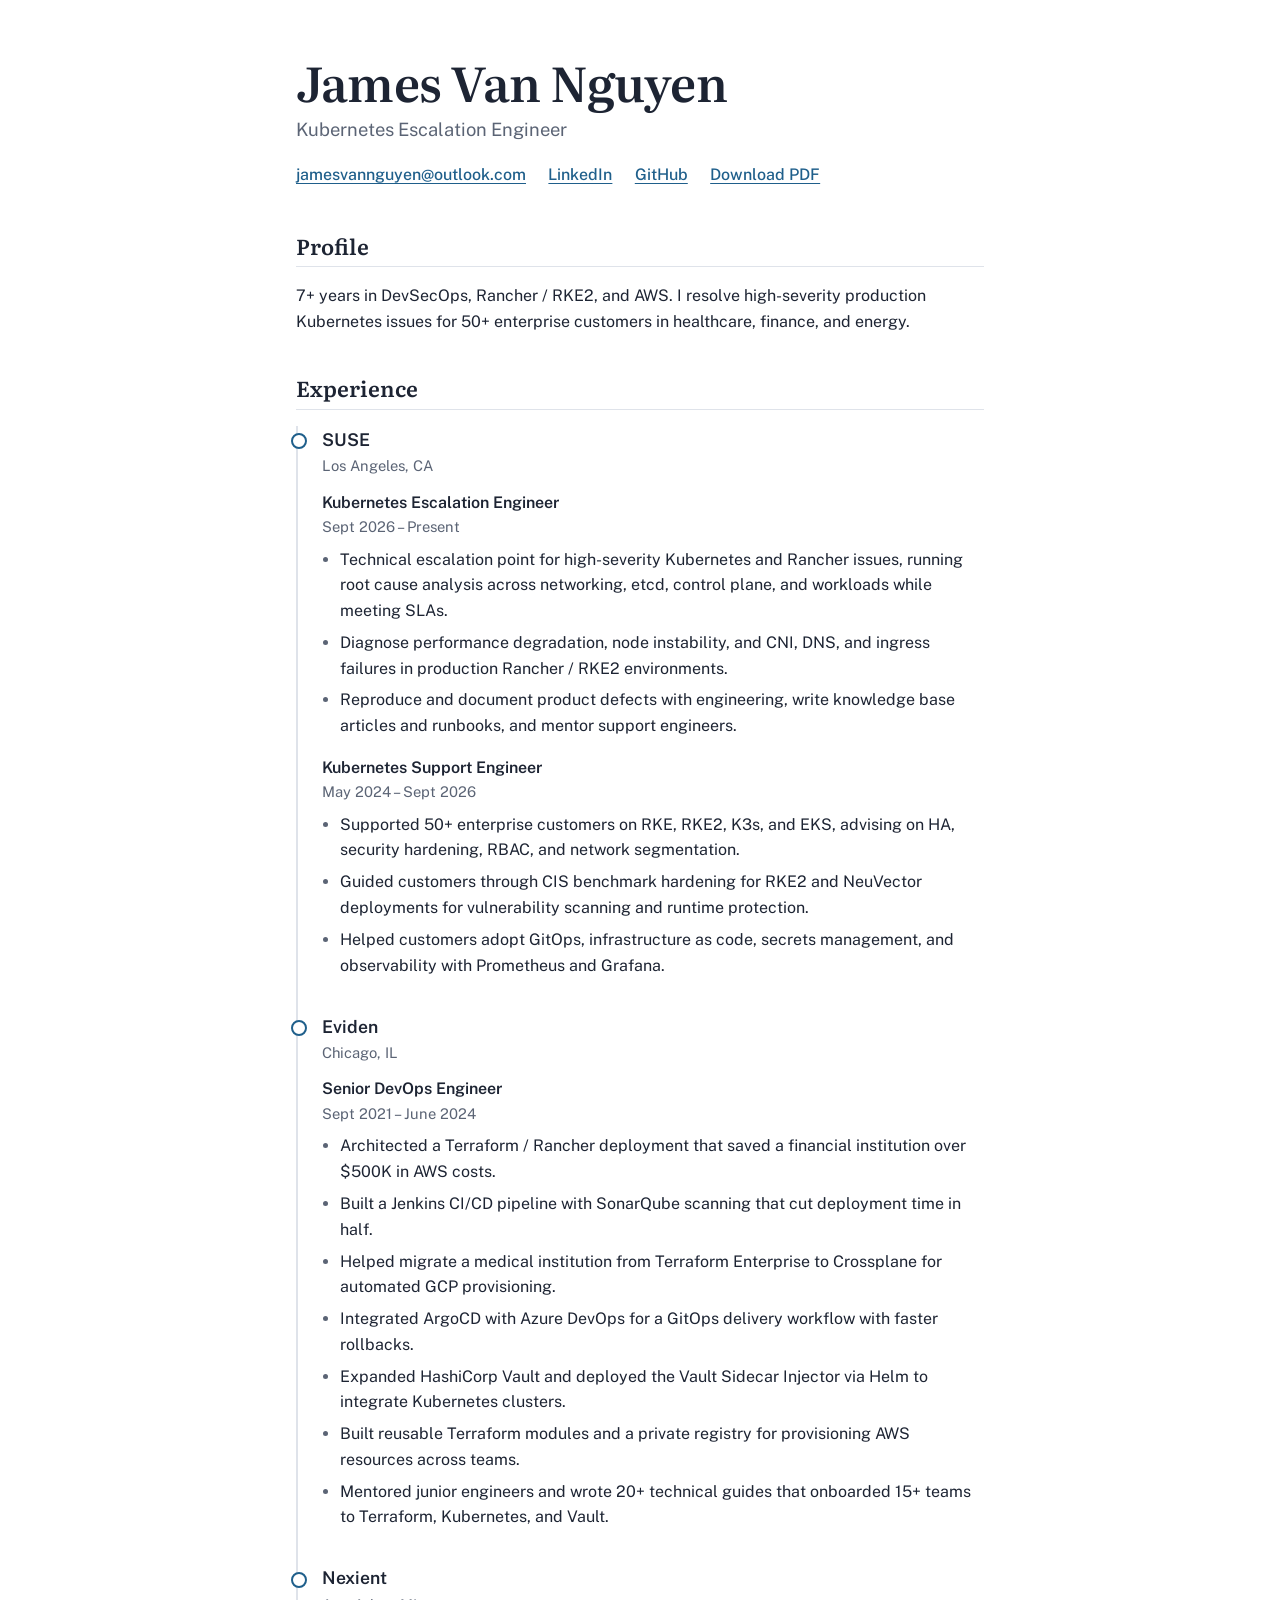
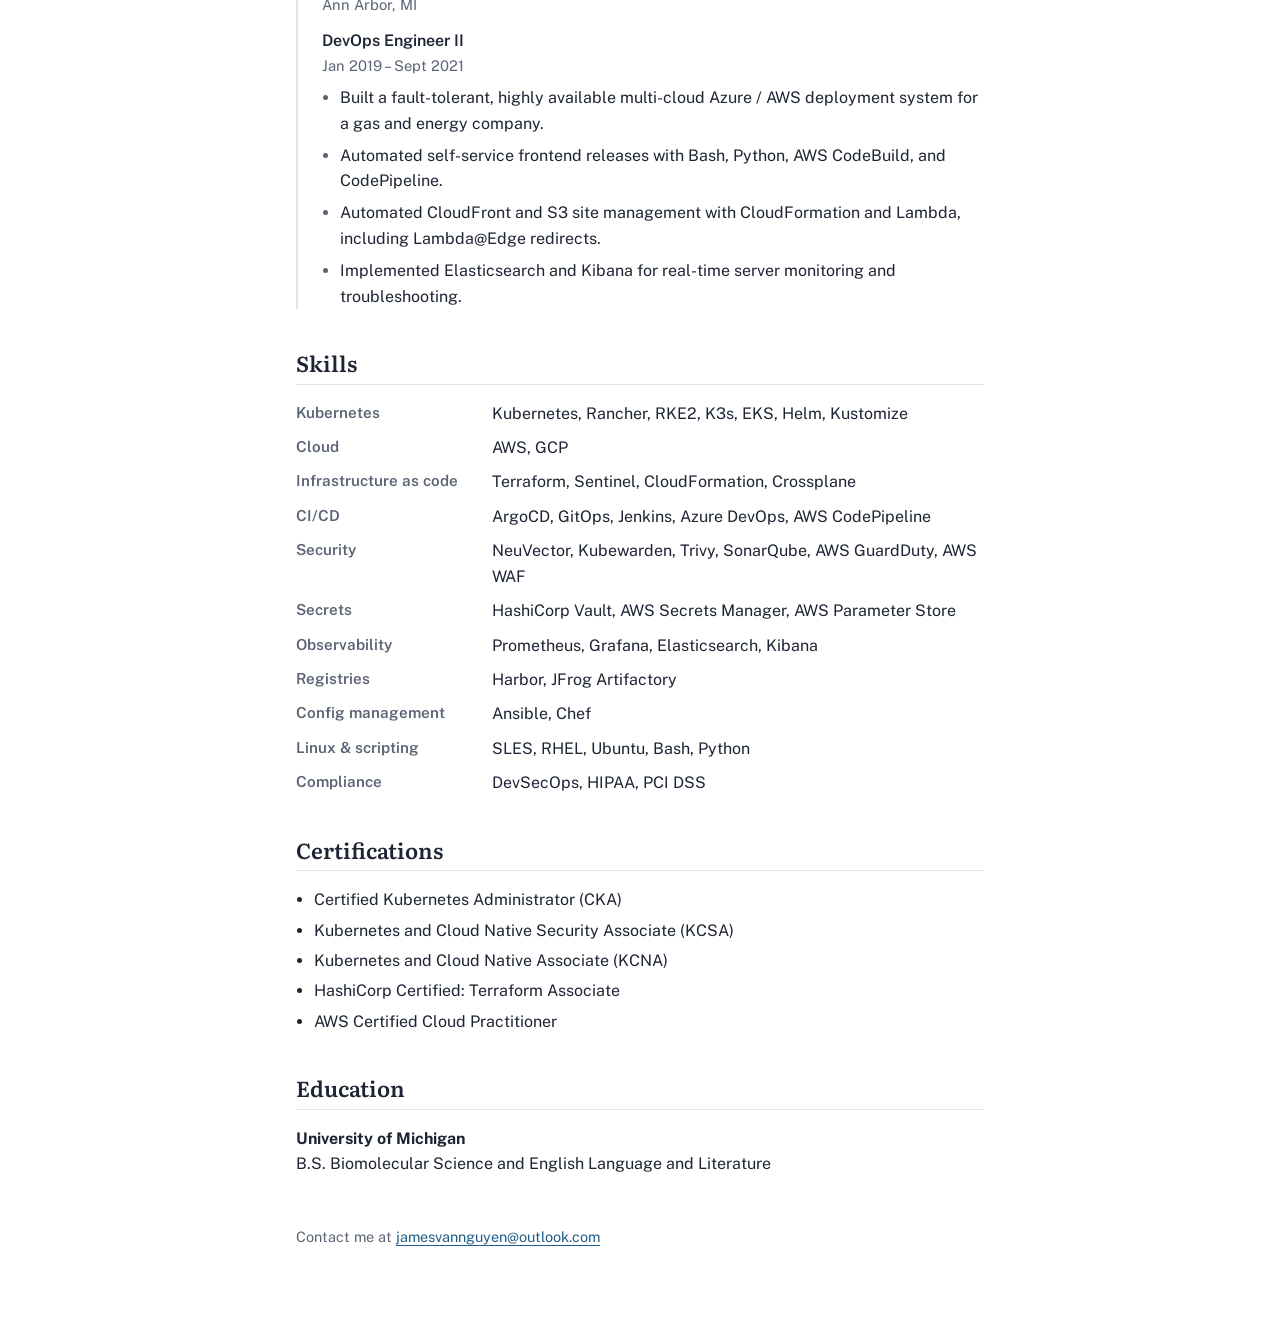
==== index.html @ fcc3864f "Rename index.html file" ====
<!DOCTYPE html>
<html lang="en">
<head>
<meta charset="UTF-8">
<meta name="viewport" content="width=device-width, initial-scale=1">
<title>James Van Nguyen – Kubernetes Escalation Engineer</title>
<meta name="description" content="Kubernetes Escalation Engineer with 7+ years in DevSecOps, Rancher / RKE2, and AWS.">
<link rel="preconnect" href="https://fonts.googleapis.com">
<link rel="preconnect" href="https://fonts.gstatic.com" crossorigin>
<link href="https://fonts.googleapis.com/css2?family=Literata:opsz,wght@7..72,500;7..72,600&family=Public+Sans:wght@400;500;600&display=swap" rel="stylesheet">
<style>
  :root {
    --bg: #ffffff;
    --ink: #1d2433;
    --muted: #5b6475;
    --accent: #1f5f8b;
    --rule: #dfe3ea;
    --soft: #f3f6f9;
    color-scheme: light;
  }
  @media (prefers-color-scheme: dark) {
    :root {
      --bg: #161c26;
      --ink: #e4e8ef;
      --muted: #9aa3b2;
      --accent: #7fb6dd;
      --rule: #2c3544;
      --soft: #1d2531;
      color-scheme: dark;
    }
  }
  * { box-sizing: border-box; }
  body {
    margin: 0;
    background: var(--bg);
    color: var(--ink);
    font: 400 1rem/1.6 "Public Sans", system-ui, -apple-system, "Segoe UI", sans-serif;
  }
  main { max-width: 46rem; margin: 0 auto; padding: 3.5rem 1.5rem 4rem; }
  a { color: var(--accent); text-underline-offset: 3px; }
  a:focus-visible { outline: 2px solid var(--accent); outline-offset: 3px; border-radius: 2px; }

  header { margin-bottom: 2.75rem; }
  h1 {
    font: 600 clamp(2.2rem, 6vw, 3rem)/1.1 "Literata", Georgia, serif;
    margin: 0 0 .4rem;
    letter-spacing: -.01em;
  }
  .title { font-size: 1.15rem; color: var(--muted); margin: 0 0 1.1rem; }
  .links { display: flex; flex-wrap: wrap; gap: .5rem 1.4rem; margin: 0; padding: 0; list-style: none; }
  .links a { font-weight: 500; }

  section { margin-top: 2.5rem; }
  h2 {
    font: 600 1.35rem/1.3 "Literata", Georgia, serif;
    margin: 0 0 1rem;
    padding-bottom: .4rem;
    border-bottom: 1px solid var(--rule);
  }
  p { margin: 0 0 1rem; }

  /* Experience timeline */
  .job { position: relative; padding-left: 1.5rem; padding-bottom: 1.75rem; border-left: 2px solid var(--rule); }
  .job:last-child { padding-bottom: 0; }
  .job::before {
    content: ""; position: absolute; left: -7px; top: .45rem;
    width: 12px; height: 12px; border-radius: 50%;
    background: var(--bg); border: 2px solid var(--accent);
  }
  .company { font-weight: 600; font-size: 1.1rem; margin: 0; }
  .meta { color: var(--muted); font-size: .92rem; margin: 0 0 .75rem; }
  .role { margin-top: 1rem; }
  .role:first-of-type { margin-top: 0; }
  .role h3 { font-size: 1rem; font-weight: 600; margin: 0; }
  .role .when { color: var(--muted); font-size: .92rem; margin: 0 0 .5rem; }
  ul.points { margin: 0; padding-left: 1.1rem; }
  ul.points li { margin-bottom: .4rem; }
  ul.points li::marker { color: var(--muted); }

  /* Skills */
  dl.skills { display: grid; grid-template-columns: 11rem 1fr; gap: .55rem 1.25rem; margin: 0; }
  dl.skills dt { font-weight: 600; color: var(--muted); font-size: .95rem; }
  dl.skills dd { margin: 0; }
  @media (max-width: 560px) {
    main { padding-top: 2.5rem; }
    dl.skills { grid-template-columns: 1fr; gap: .1rem; }
    dl.skills dd { margin-bottom: .7rem; }
  }

  .project { background: var(--soft); border-radius: 6px; padding: 1rem 1.25rem; }
  .project p:last-child { margin-bottom: 0; }

  ul.plain { margin: 0; padding-left: 1.1rem; }
  ul.plain li { margin-bottom: .3rem; }

  footer { margin-top: 3rem; color: var(--muted); font-size: .9rem; }

  @media print {
    :root { --bg: #fff; --ink: #000; --muted: #444; --accent: #000; --rule: #bbb; --soft: #fff; }
    main { padding: 0; }
    .no-print { display: none; }
    .job, .role { break-inside: avoid; }
  }
</style>
</head>
<body>
<main>

<header>
  <h1>James Van Nguyen</h1>
  <p class="title">Kubernetes Escalation Engineer</p>
  <ul class="links">
    <li><a href="mailto:jamesvannguyen@outlook.com">jamesvannguyen@outlook.com</a></li>
    <li><a href="https://linkedin.com/in/jamesvnguyen">LinkedIn</a></li>
    <!-- Replace YOUR-USERNAME with your GitHub username -->
    <li><a href="https://github.com/YOUR-USERNAME">GitHub</a></li>
    <li class="no-print"><a href="James_Nguyen_Resume.pdf" download>Download PDF</a></li>
  </ul>
</header>

<section aria-labelledby="profile">
  <h2 id="profile">Profile</h2>
  <p>7+ years in DevSecOps, Rancher / RKE2, and AWS. I resolve high-severity production Kubernetes issues for 50+ enterprise customers in healthcare, finance, and energy.</p>
</section>

<section aria-labelledby="experience">
  <h2 id="experience">Experience</h2>

  <div class="job">
    <p class="company">SUSE</p>
    <p class="meta">Los Angeles, CA</p>

    <div class="role">
      <h3>Kubernetes Escalation Engineer</h3>
      <p class="when">Sept 2026 – Present</p>
      <ul class="points">
        <li>Technical escalation point for high-severity Kubernetes and Rancher issues, running root cause analysis across networking, etcd, control plane, and workloads while meeting SLAs.</li>
        <li>Diagnose performance degradation, node instability, and CNI, DNS, and ingress failures in production Rancher / RKE2 environments.</li>
        <li>Reproduce and document product defects with engineering, write knowledge base articles and runbooks, and mentor support engineers.</li>
      </ul>
    </div>

    <div class="role">
      <h3>Kubernetes Support Engineer</h3>
      <p class="when">May 2024 – Sept 2026</p>
      <ul class="points">
        <li>Supported 50+ enterprise customers on RKE, RKE2, K3s, and EKS, advising on HA, security hardening, RBAC, and network segmentation.</li>
        <li>Guided customers through CIS benchmark hardening for RKE2 and NeuVector deployments for vulnerability scanning and runtime protection.</li>
        <li>Helped customers adopt GitOps, infrastructure as code, secrets management, and observability with Prometheus and Grafana.</li>
      </ul>
    </div>
  </div>

  <div class="job">
    <p class="company">Eviden</p>
    <p class="meta">Chicago, IL</p>
    <div class="role">
      <h3>Senior DevOps Engineer</h3>
      <p class="when">Sept 2021 – June 2024</p>
      <ul class="points">
        <li>Architected a Terraform / Rancher deployment that saved a financial institution over $500K in AWS costs.</li>
        <li>Built a Jenkins CI/CD pipeline with SonarQube scanning that cut deployment time in half.</li>
        <li>Helped migrate a medical institution from Terraform Enterprise to Crossplane for automated GCP provisioning.</li>
        <li>Integrated ArgoCD with Azure DevOps for a GitOps delivery workflow with faster rollbacks.</li>
        <li>Expanded HashiCorp Vault and deployed the Vault Sidecar Injector via Helm to integrate Kubernetes clusters.</li>
        <li>Built reusable Terraform modules and a private registry for provisioning AWS resources across teams.</li>
        <li>Mentored junior engineers and wrote 20+ technical guides that onboarded 15+ teams to Terraform, Kubernetes, and Vault.</li>
      </ul>
    </div>
  </div>

  <div class="job">
    <p class="company">Nexient</p>
    <p class="meta">Ann Arbor, MI</p>
    <div class="role">
      <h3>DevOps Engineer II</h3>
      <p class="when">Jan 2019 – Sept 2021</p>
      <ul class="points">
        <li>Built a fault-tolerant, highly available multi-cloud Azure / AWS deployment system for a gas and energy company.</li>
        <li>Automated self-service frontend releases with Bash, Python, AWS CodeBuild, and CodePipeline.</li>
        <li>Automated CloudFront and S3 site management with CloudFormation and Lambda, including Lambda@Edge redirects.</li>
        <li>Implemented Elasticsearch and Kibana for real-time server monitoring and troubleshooting.</li>
      </ul>
    </div>
  </div>
</section>

<section aria-labelledby="skills">
  <h2 id="skills">Skills</h2>
  <dl class="skills">
    <dt>Kubernetes</dt><dd>Kubernetes, Rancher, RKE2, K3s, EKS, Helm, Kustomize</dd>
    <dt>Cloud</dt><dd>AWS, GCP</dd>
    <dt>Infrastructure as code</dt><dd>Terraform, Sentinel, CloudFormation, Crossplane</dd>
    <dt>CI/CD</dt><dd>ArgoCD, GitOps, Jenkins, Azure DevOps, AWS CodePipeline</dd>
    <dt>Security</dt><dd>NeuVector, Kubewarden, Trivy, SonarQube, AWS GuardDuty, AWS WAF</dd>
    <dt>Secrets</dt><dd>HashiCorp Vault, AWS Secrets Manager, AWS Parameter Store</dd>
    <dt>Observability</dt><dd>Prometheus, Grafana, Elasticsearch, Kibana</dd>
    <dt>Registries</dt><dd>Harbor, JFrog Artifactory</dd>
    <dt>Config management</dt><dd>Ansible, Chef</dd>
    <dt>Linux &amp; scripting</dt><dd>SLES, RHEL, Ubuntu, Bash, Python</dd>
    <dt>Compliance</dt><dd>DevSecOps, HIPAA, PCI DSS</dd>
  </dl>
</section>

<section aria-labelledby="certs">
  <h2 id="certs">Certifications</h2>
  <ul class="plain">
    <li>Certified Kubernetes Administrator (CKA)</li>
    <li>Kubernetes and Cloud Native Security Associate (KCSA)</li>
    <li>Kubernetes and Cloud Native Associate (KCNA)</li>
    <li>HashiCorp Certified: Terraform Associate</li>
    <li>AWS Certified Cloud Practitioner</li>
  </ul>
</section>

<section aria-labelledby="education">
  <h2 id="education">Education</h2>
  <p><strong>University of Michigan</strong><br>B.S. Biomolecular Science and English Language and Literature</p>
</section>

<footer>
  <p>Contact me at <a href="mailto:jamesvannguyen@outlook.com">jamesvannguyen@outlook.com</a></p>
</footer>

</main>
</body>
</html>
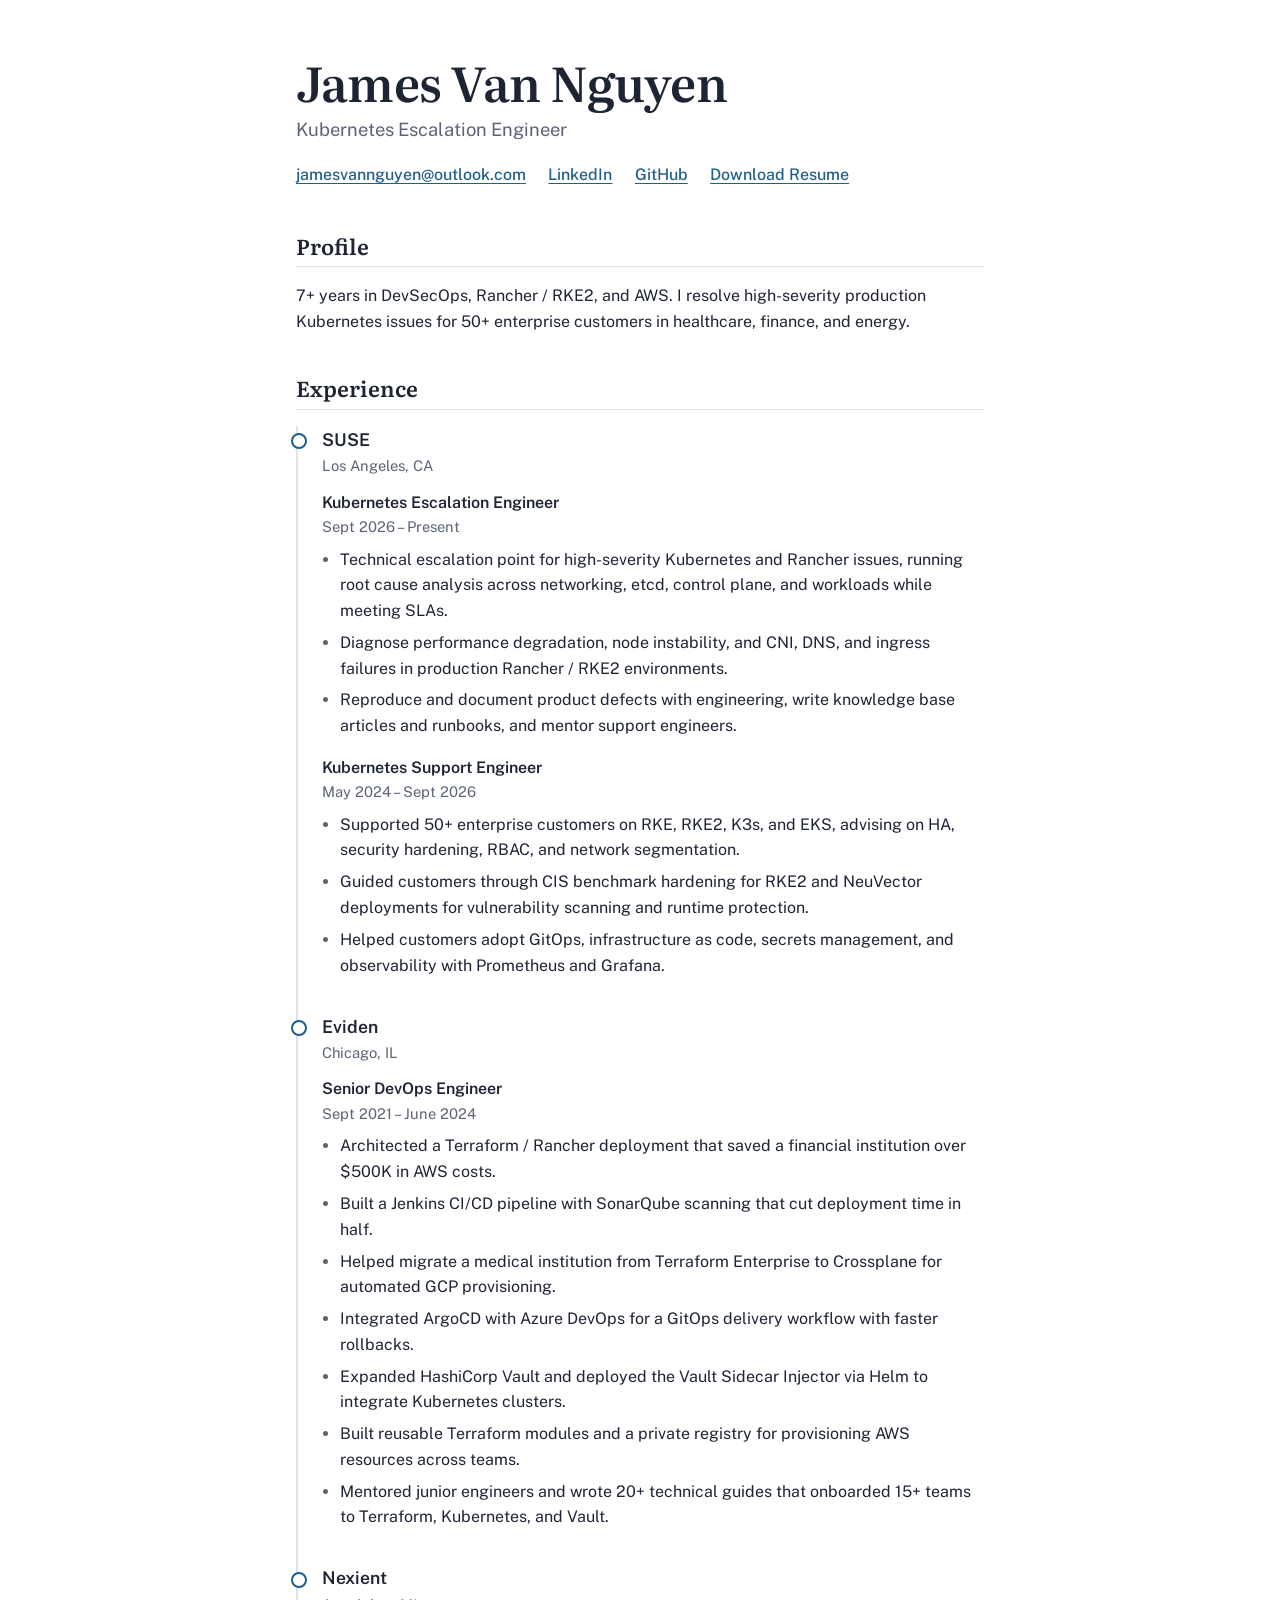
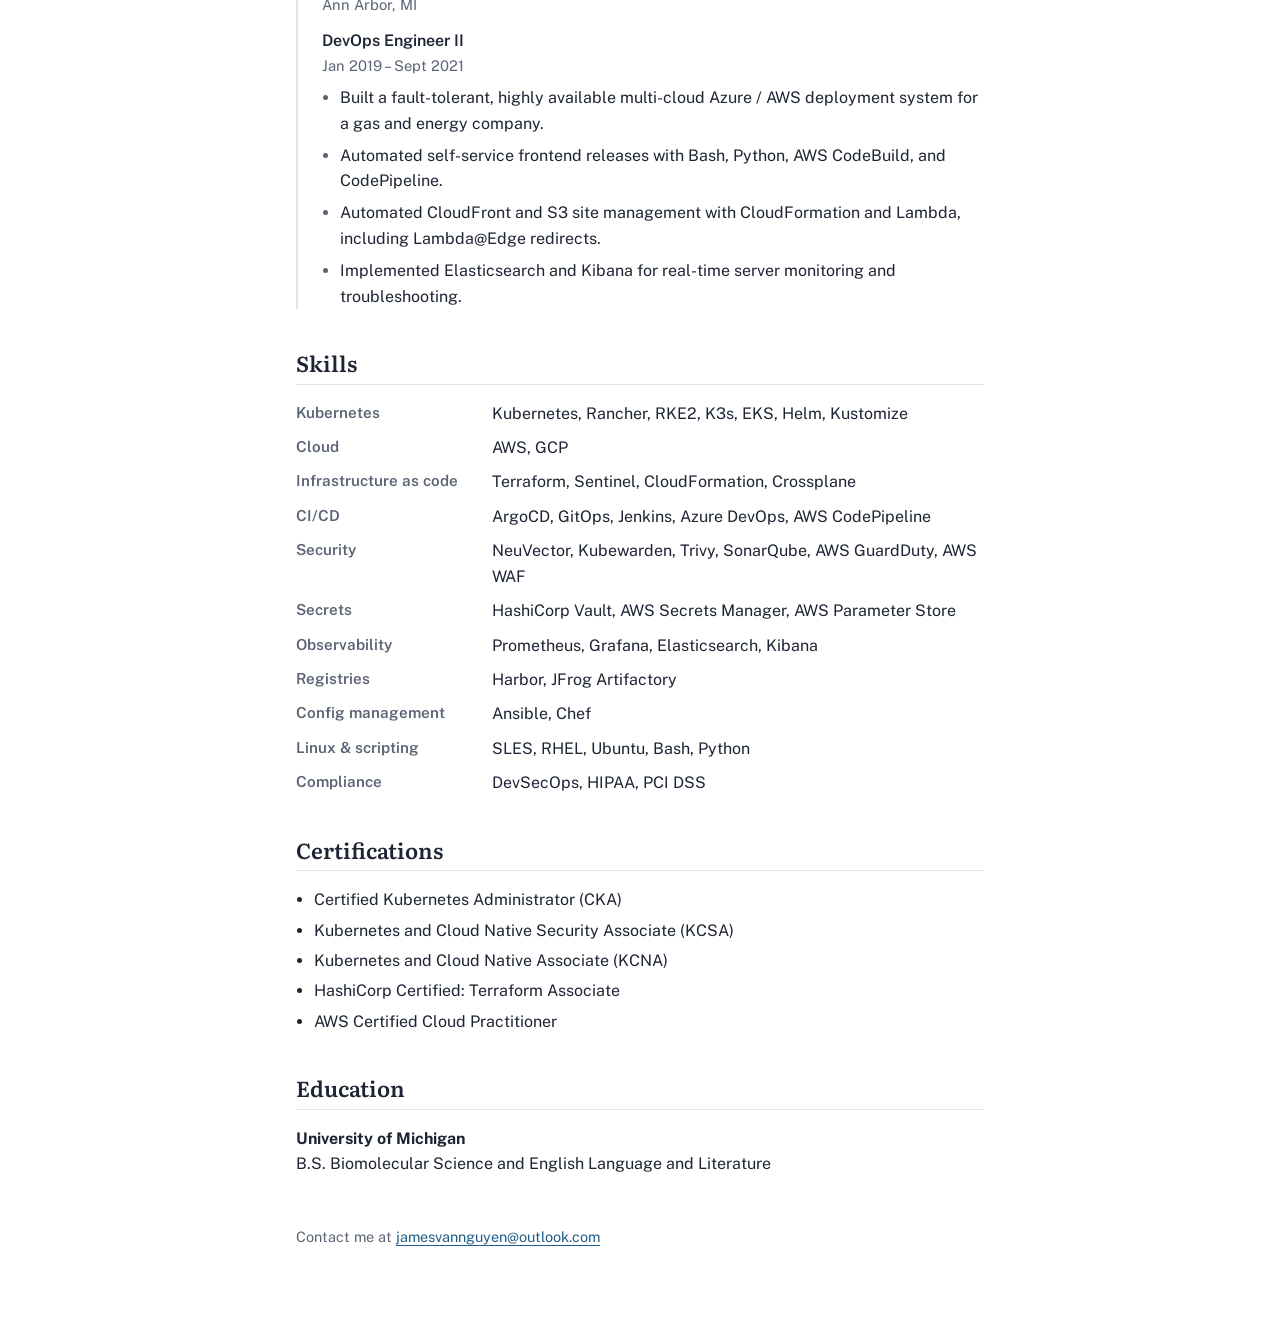
==== commit 602d4e54: "Rename Download PDF to Download Resume" ====
--- a/index.html
+++ b/index.html
@@ -113,8 +113,8 @@
     <li><a href="mailto:jamesvannguyen@outlook.com">jamesvannguyen@outlook.com</a></li>
     <li><a href="https://linkedin.com/in/jamesvnguyen">LinkedIn</a></li>
     <!-- Replace YOUR-USERNAME with your GitHub username -->
-    <li><a href="https://github.com/YOUR-USERNAME">GitHub</a></li>
-    <li class="no-print"><a href="James_Nguyen_Resume.pdf" download>Download PDF</a></li>
+    <li><a href="https://github.com/jamesvnguyen">GitHub</a></li>
+    <li class="no-print"><a href="James_Nguyen_Resume.pdf" download>Download Resume</a></li>
   </ul>
 </header>
 
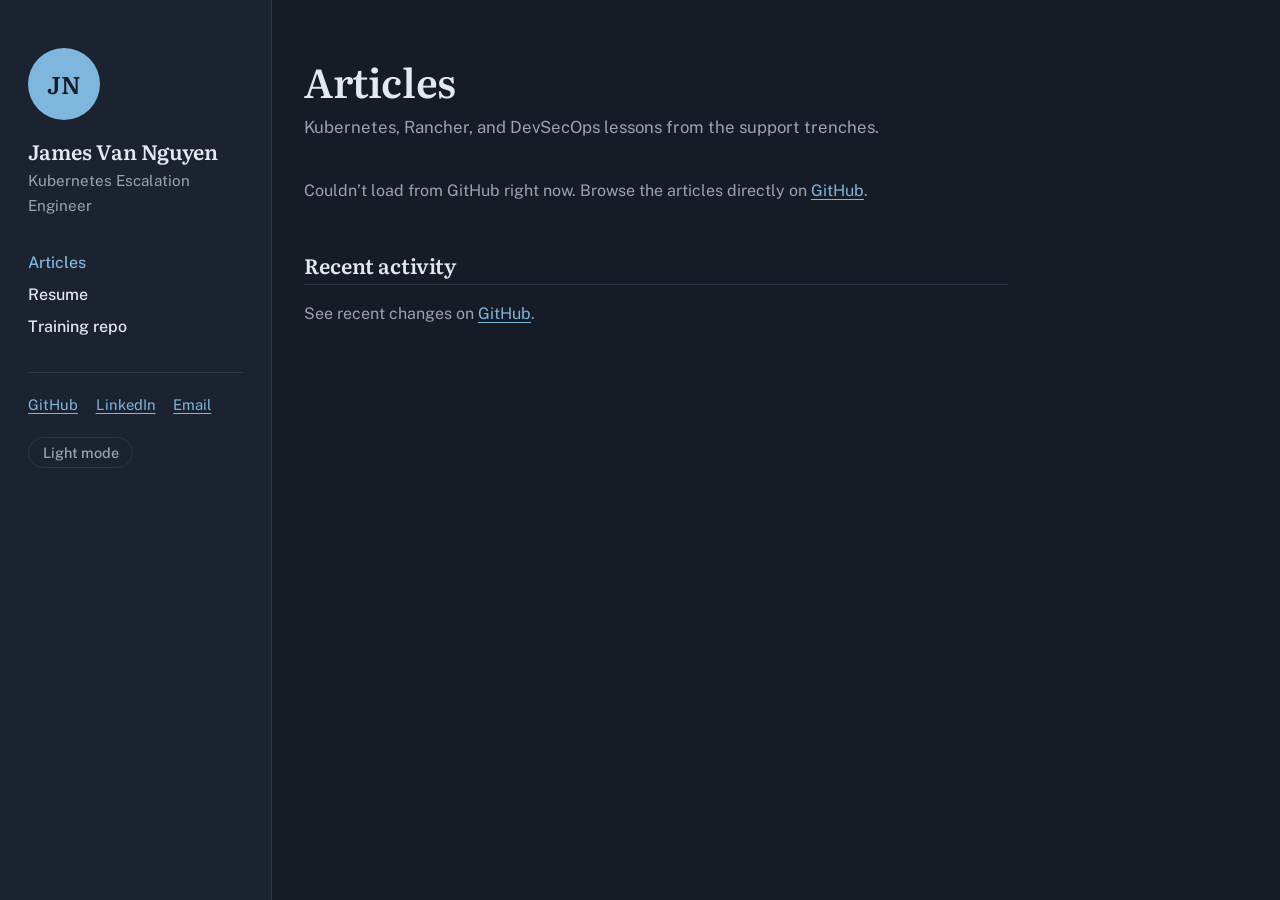
==== commit 5ca9cb3a: "Update for blog style posting" ====
--- a/index.html
+++ b/index.html
@@ -3,225 +3,48 @@
 <head>
 <meta charset="UTF-8">
 <meta name="viewport" content="width=device-width, initial-scale=1">
-<title>James Van Nguyen – Kubernetes Escalation Engineer</title>
-<meta name="description" content="Kubernetes Escalation Engineer with 7+ years in DevSecOps, Rancher / RKE2, and AWS.">
+<title>James Van Nguyen – Articles</title>
+<meta name="description" content="Kubernetes, Rancher, and DevSecOps articles by James Van Nguyen.">
 <link rel="preconnect" href="https://fonts.googleapis.com">
 <link rel="preconnect" href="https://fonts.gstatic.com" crossorigin>
-<link href="https://fonts.googleapis.com/css2?family=Literata:opsz,wght@7..72,500;7..72,600&family=Public+Sans:wght@400;500;600&display=swap" rel="stylesheet">
-<style>
-  :root {
-    --bg: #ffffff;
-    --ink: #1d2433;
-    --muted: #5b6475;
-    --accent: #1f5f8b;
-    --rule: #dfe3ea;
-    --soft: #f3f6f9;
-    color-scheme: light;
-  }
-  @media (prefers-color-scheme: dark) {
-    :root {
-      --bg: #161c26;
-      --ink: #e4e8ef;
-      --muted: #9aa3b2;
-      --accent: #7fb6dd;
-      --rule: #2c3544;
-      --soft: #1d2531;
-      color-scheme: dark;
-    }
-  }
-  * { box-sizing: border-box; }
-  body {
-    margin: 0;
-    background: var(--bg);
-    color: var(--ink);
-    font: 400 1rem/1.6 "Public Sans", system-ui, -apple-system, "Segoe UI", sans-serif;
-  }
-  main { max-width: 46rem; margin: 0 auto; padding: 3.5rem 1.5rem 4rem; }
-  a { color: var(--accent); text-underline-offset: 3px; }
-  a:focus-visible { outline: 2px solid var(--accent); outline-offset: 3px; border-radius: 2px; }
-
-  header { margin-bottom: 2.75rem; }
-  h1 {
-    font: 600 clamp(2.2rem, 6vw, 3rem)/1.1 "Literata", Georgia, serif;
-    margin: 0 0 .4rem;
-    letter-spacing: -.01em;
-  }
-  .title { font-size: 1.15rem; color: var(--muted); margin: 0 0 1.1rem; }
-  .links { display: flex; flex-wrap: wrap; gap: .5rem 1.4rem; margin: 0; padding: 0; list-style: none; }
-  .links a { font-weight: 500; }
-
-  section { margin-top: 2.5rem; }
-  h2 {
-    font: 600 1.35rem/1.3 "Literata", Georgia, serif;
-    margin: 0 0 1rem;
-    padding-bottom: .4rem;
-    border-bottom: 1px solid var(--rule);
-  }
-  p { margin: 0 0 1rem; }
-
-  /* Experience timeline */
-  .job { position: relative; padding-left: 1.5rem; padding-bottom: 1.75rem; border-left: 2px solid var(--rule); }
-  .job:last-child { padding-bottom: 0; }
-  .job::before {
-    content: ""; position: absolute; left: -7px; top: .45rem;
-    width: 12px; height: 12px; border-radius: 50%;
-    background: var(--bg); border: 2px solid var(--accent);
-  }
-  .company { font-weight: 600; font-size: 1.1rem; margin: 0; }
-  .meta { color: var(--muted); font-size: .92rem; margin: 0 0 .75rem; }
-  .role { margin-top: 1rem; }
-  .role:first-of-type { margin-top: 0; }
-  .role h3 { font-size: 1rem; font-weight: 600; margin: 0; }
-  .role .when { color: var(--muted); font-size: .92rem; margin: 0 0 .5rem; }
-  ul.points { margin: 0; padding-left: 1.1rem; }
-  ul.points li { margin-bottom: .4rem; }
-  ul.points li::marker { color: var(--muted); }
-
-  /* Skills */
-  dl.skills { display: grid; grid-template-columns: 11rem 1fr; gap: .55rem 1.25rem; margin: 0; }
-  dl.skills dt { font-weight: 600; color: var(--muted); font-size: .95rem; }
-  dl.skills dd { margin: 0; }
-  @media (max-width: 560px) {
-    main { padding-top: 2.5rem; }
-    dl.skills { grid-template-columns: 1fr; gap: .1rem; }
-    dl.skills dd { margin-bottom: .7rem; }
-  }
-
-  .project { background: var(--soft); border-radius: 6px; padding: 1rem 1.25rem; }
-  .project p:last-child { margin-bottom: 0; }
-
-  ul.plain { margin: 0; padding-left: 1.1rem; }
-  ul.plain li { margin-bottom: .3rem; }
-
-  footer { margin-top: 3rem; color: var(--muted); font-size: .9rem; }
-
-  @media print {
-    :root { --bg: #fff; --ink: #000; --muted: #444; --accent: #000; --rule: #bbb; --soft: #fff; }
-    main { padding: 0; }
-    .no-print { display: none; }
-    .job, .role { break-inside: avoid; }
-  }
-</style>
+<link href="https://fonts.googleapis.com/css2?family=Literata:opsz,wght@7..72,500;7..72,600&family=Public+Sans:wght@400;500;600&family=JetBrains+Mono:wght@400&display=swap" rel="stylesheet">
+<script>
+  try { document.documentElement.dataset.theme = localStorage.getItem("theme") || "dark"; }
+  catch { document.documentElement.dataset.theme = "dark"; }
+</script>
+<link rel="stylesheet" href="assets/style.css">
 </head>
 <body>
-<main>
+<div class="layout">
+<aside class="sidebar">
+  <a class="monogram" href="./" aria-label="Home">JN</a>
+  <p class="name"><a href="./">James Van Nguyen</a></p>
+  <p class="role">Kubernetes Escalation Engineer</p>
+  <nav aria-label="Main">
+    <ul>
+      <li><a href="./" aria-current="page">Articles</a></li>
+      <li><a href="resume.html">Resume</a></li>
+      <li><a href="https://github.com/jamesvnguyen/k8s-tooling-101">Training repo</a></li>
+    </ul>
+  </nav>
+  <ul class="social">
+    <li><a href="https://github.com/jamesvnguyen">GitHub</a></li>
+    <li><a href="https://linkedin.com/in/jamesvnguyen">LinkedIn</a></li>
+    <li><a href="mailto:jamesvannguyen@outlook.com">Email</a></li>
+  </ul>
+  <button class="theme-toggle" type="button" id="theme-toggle">Light mode</button>
+</aside>
+<main class="content">
+  <header class="page-head">
+    <h1>Articles</h1>
+    <p class="lede">Kubernetes, Rancher, and DevSecOps lessons from the support trenches.</p>
+  </header>
+  <div id="articles"><p class="status">Loading articles…</p></div>
 
-<header>
-  <h1>James Van Nguyen</h1>
-  <p class="title">Kubernetes Escalation Engineer</p>
-  <ul class="links">
-    <li><a href="mailto:jamesvannguyen@outlook.com">jamesvannguyen@outlook.com</a></li>
-    <li><a href="https://linkedin.com/in/jamesvnguyen">LinkedIn</a></li>
-    <!-- Replace YOUR-USERNAME with your GitHub username -->
-    <li><a href="https://github.com/jamesvnguyen">GitHub</a></li>
-    <li class="no-print"><a href="James_Nguyen_Resume.pdf" download>Download Resume</a></li>
-  </ul>
-</header>
-
-<section aria-labelledby="profile">
-  <h2 id="profile">Profile</h2>
-  <p>7+ years in DevSecOps, Rancher / RKE2, and AWS. I resolve high-severity production Kubernetes issues for 50+ enterprise customers in healthcare, finance, and energy.</p>
-</section>
-
-<section aria-labelledby="experience">
-  <h2 id="experience">Experience</h2>
-
-  <div class="job">
-    <p class="company">SUSE</p>
-    <p class="meta">Los Angeles, CA</p>
-
-    <div class="role">
-      <h3>Kubernetes Escalation Engineer</h3>
-      <p class="when">Sept 2026 – Present</p>
-      <ul class="points">
-        <li>Technical escalation point for high-severity Kubernetes and Rancher issues, running root cause analysis across networking, etcd, control plane, and workloads while meeting SLAs.</li>
-        <li>Diagnose performance degradation, node instability, and CNI, DNS, and ingress failures in production Rancher / RKE2 environments.</li>
-        <li>Reproduce and document product defects with engineering, write knowledge base articles and runbooks, and mentor support engineers.</li>
-      </ul>
-    </div>
-
-    <div class="role">
-      <h3>Kubernetes Support Engineer</h3>
-      <p class="when">May 2024 – Sept 2026</p>
-      <ul class="points">
-        <li>Supported 50+ enterprise customers on RKE, RKE2, K3s, and EKS, advising on HA, security hardening, RBAC, and network segmentation.</li>
-        <li>Guided customers through CIS benchmark hardening for RKE2 and NeuVector deployments for vulnerability scanning and runtime protection.</li>
-        <li>Helped customers adopt GitOps, infrastructure as code, secrets management, and observability with Prometheus and Grafana.</li>
-      </ul>
-    </div>
-  </div>
-
-  <div class="job">
-    <p class="company">Eviden</p>
-    <p class="meta">Chicago, IL</p>
-    <div class="role">
-      <h3>Senior DevOps Engineer</h3>
-      <p class="when">Sept 2021 – June 2024</p>
-      <ul class="points">
-        <li>Architected a Terraform / Rancher deployment that saved a financial institution over $500K in AWS costs.</li>
-        <li>Built a Jenkins CI/CD pipeline with SonarQube scanning that cut deployment time in half.</li>
-        <li>Helped migrate a medical institution from Terraform Enterprise to Crossplane for automated GCP provisioning.</li>
-        <li>Integrated ArgoCD with Azure DevOps for a GitOps delivery workflow with faster rollbacks.</li>
-        <li>Expanded HashiCorp Vault and deployed the Vault Sidecar Injector via Helm to integrate Kubernetes clusters.</li>
-        <li>Built reusable Terraform modules and a private registry for provisioning AWS resources across teams.</li>
-        <li>Mentored junior engineers and wrote 20+ technical guides that onboarded 15+ teams to Terraform, Kubernetes, and Vault.</li>
-      </ul>
-    </div>
-  </div>
-
-  <div class="job">
-    <p class="company">Nexient</p>
-    <p class="meta">Ann Arbor, MI</p>
-    <div class="role">
-      <h3>DevOps Engineer II</h3>
-      <p class="when">Jan 2019 – Sept 2021</p>
-      <ul class="points">
-        <li>Built a fault-tolerant, highly available multi-cloud Azure / AWS deployment system for a gas and energy company.</li>
-        <li>Automated self-service frontend releases with Bash, Python, AWS CodeBuild, and CodePipeline.</li>
-        <li>Automated CloudFront and S3 site management with CloudFormation and Lambda, including Lambda@Edge redirects.</li>
-        <li>Implemented Elasticsearch and Kibana for real-time server monitoring and troubleshooting.</li>
-      </ul>
-    </div>
-  </div>
-</section>
-
-<section aria-labelledby="skills">
-  <h2 id="skills">Skills</h2>
-  <dl class="skills">
-    <dt>Kubernetes</dt><dd>Kubernetes, Rancher, RKE2, K3s, EKS, Helm, Kustomize</dd>
-    <dt>Cloud</dt><dd>AWS, GCP</dd>
-    <dt>Infrastructure as code</dt><dd>Terraform, Sentinel, CloudFormation, Crossplane</dd>
-    <dt>CI/CD</dt><dd>ArgoCD, GitOps, Jenkins, Azure DevOps, AWS CodePipeline</dd>
-    <dt>Security</dt><dd>NeuVector, Kubewarden, Trivy, SonarQube, AWS GuardDuty, AWS WAF</dd>
-    <dt>Secrets</dt><dd>HashiCorp Vault, AWS Secrets Manager, AWS Parameter Store</dd>
-    <dt>Observability</dt><dd>Prometheus, Grafana, Elasticsearch, Kibana</dd>
-    <dt>Registries</dt><dd>Harbor, JFrog Artifactory</dd>
-    <dt>Config management</dt><dd>Ansible, Chef</dd>
-    <dt>Linux &amp; scripting</dt><dd>SLES, RHEL, Ubuntu, Bash, Python</dd>
-    <dt>Compliance</dt><dd>DevSecOps, HIPAA, PCI DSS</dd>
-  </dl>
-</section>
-
-<section aria-labelledby="certs">
-  <h2 id="certs">Certifications</h2>
-  <ul class="plain">
-    <li>Certified Kubernetes Administrator (CKA)</li>
-    <li>Kubernetes and Cloud Native Security Associate (KCSA)</li>
-    <li>Kubernetes and Cloud Native Associate (KCNA)</li>
-    <li>HashiCorp Certified: Terraform Associate</li>
-    <li>AWS Certified Cloud Practitioner</li>
-  </ul>
-</section>
-
-<section aria-labelledby="education">
-  <h2 id="education">Education</h2>
-  <p><strong>University of Michigan</strong><br>B.S. Biomolecular Science and English Language and Literature</p>
-</section>
-
-<footer>
-  <p>Contact me at <a href="mailto:jamesvannguyen@outlook.com">jamesvannguyen@outlook.com</a></p>
-</footer>
-
+  <h2 class="section-title">Recent activity</h2>
+  <div id="activity"><p class="status">Loading…</p></div>
 </main>
+</div>
+<script src="assets/site.js"></script>
 </body>
 </html>
--- a/assets/style.css
+++ b/assets/style.css
@@ -0,0 +1,162 @@
+:root {
+  --bg: #ffffff;
+  --side: #f3f6f9;
+  --ink: #1d2433;
+  --muted: #5b6475;
+  --accent: #1f5f8b;
+  --rule: #dfe3ea;
+  --code-bg: #f3f6f9;
+  color-scheme: light;
+}
+:root[data-theme="dark"] {
+  --bg: #161c26;
+  --side: #1b2230;
+  --ink: #e4e8ef;
+  --muted: #9aa3b2;
+  --accent: #7fb6dd;
+  --rule: #2c3544;
+  --code-bg: #1f2735;
+  color-scheme: dark;
+}
+* { box-sizing: border-box; }
+html, body { margin: 0; }
+body {
+  background: var(--bg);
+  color: var(--ink);
+  font: 400 1rem/1.65 "Public Sans", system-ui, -apple-system, "Segoe UI", sans-serif;
+}
+a { color: var(--accent); text-underline-offset: 3px; }
+a:focus-visible, summary:focus-visible { outline: 2px solid var(--accent); outline-offset: 3px; border-radius: 2px; }
+img { max-width: 100%; height: auto; }
+
+.layout { display: grid; grid-template-columns: 17rem minmax(0, 1fr); min-height: 100vh; }
+
+/* Sidebar */
+.sidebar {
+  background: var(--side);
+  border-right: 1px solid var(--rule);
+  padding: 3rem 1.75rem;
+  position: sticky; top: 0; height: 100vh; overflow-y: auto;
+}
+.monogram {
+  display: grid; place-items: center;
+  width: 4.5rem; height: 4.5rem; border-radius: 50%;
+  background: var(--accent); color: var(--bg);
+  font: 600 1.5rem/1 "Literata", Georgia, serif;
+  text-decoration: none; margin-bottom: 1.1rem;
+}
+.name { margin: 0; font: 600 1.3rem/1.25 "Literata", Georgia, serif; }
+.name a { color: var(--ink); text-decoration: none; }
+.role { margin: .25rem 0 2rem; color: var(--muted); font-size: .95rem; }
+.sidebar nav ul, .social { list-style: none; margin: 0; padding: 0; }
+.sidebar nav li { margin-bottom: .35rem; }
+.sidebar nav a { color: var(--ink); text-decoration: none; font-weight: 500; }
+.sidebar nav a:hover, .sidebar nav a[aria-current="page"] { color: var(--accent); }
+.social { margin-top: 2rem; padding-top: 1.25rem; border-top: 1px solid var(--rule); display: flex; flex-wrap: wrap; gap: .4rem 1.1rem; font-size: .92rem; }
+
+/* Content */
+.content { padding: 3.5rem 2rem 5rem; max-width: 48rem; width: 100%; }
+.page-head { margin-bottom: 2.25rem; }
+h1, h2, h3 { font-family: "Literata", Georgia, serif; font-weight: 600; line-height: 1.25; }
+h1 { font-size: clamp(1.9rem, 4.5vw, 2.5rem); margin: 0 0 .5rem; letter-spacing: -.01em; }
+.lede { color: var(--muted); margin: 0; font-size: 1.05rem; }
+.section-title { font-size: 1.3rem; margin: 3rem 0 1rem; padding-bottom: .4rem; border-bottom: 1px solid var(--rule); }
+.status { color: var(--muted); }
+
+.post-list, .activity { list-style: none; margin: 0; padding: 0; }
+.post-list li { padding: 1.15rem 0; border-bottom: 1px solid var(--rule); }
+.post-list li:first-child { padding-top: 0; }
+.post-title { font-weight: 600; font-size: 1.12rem; text-decoration: none; color: var(--ink); }
+.post-title:hover { color: var(--accent); text-decoration: underline; }
+.post-meta { color: var(--muted); font-size: .9rem; margin: .2rem 0 0; }
+.post-summary { margin: .4rem 0 0; }
+
+.activity li { display: grid; grid-template-columns: 6.5rem minmax(0, 1fr); gap: 1rem; padding: .55rem 0; border-bottom: 1px solid var(--rule); font-size: .95rem; }
+.activity time { color: var(--muted); }
+.activity a { color: var(--ink); text-decoration: none; }
+.activity a:hover { color: var(--accent); text-decoration: underline; }
+
+.tag { display: inline-block; font-size: .8rem; padding: .05rem .55rem; border: 1px solid var(--rule); border-radius: 999px; color: var(--muted); }
+.source-note { background: var(--side); border: 1px solid var(--rule); border-radius: 6px; padding: .85rem 1.1rem; margin: 0 0 2rem; font-size: .95rem; }
+.toc { border: 1px solid var(--rule); border-radius: 6px; padding: .75rem 1.1rem; margin: 0 0 2rem; }
+.toc summary { cursor: pointer; font-weight: 600; }
+.toc ul { list-style: none; margin: .6rem 0 .2rem; padding: 0; columns: 2 14rem; column-gap: 2rem; }
+.toc li { margin-bottom: .2rem; }
+
+/* Article body */
+.prose h2 { font-size: 1.45rem; margin: 2.5rem 0 .75rem; padding-bottom: .35rem; border-bottom: 1px solid var(--rule); scroll-margin-top: 1rem; }
+.prose h3 { font-size: 1.15rem; margin: 1.75rem 0 .5rem; scroll-margin-top: 1rem; }
+.prose p, .prose ul, .prose ol { margin: 0 0 1rem; }
+.prose li { margin-bottom: .35rem; }
+.prose li::marker { color: var(--muted); }
+.prose blockquote { margin: 1.25rem 0; padding: .5rem 1rem; border-left: 3px solid var(--accent); background: var(--side); border-radius: 0 6px 6px 0; }
+.prose blockquote p:last-child { margin-bottom: 0; }
+.prose code { font: .88em/1.5 "JetBrains Mono", ui-monospace, Menlo, Consolas, monospace; background: var(--code-bg); padding: .1em .35em; border-radius: 4px; }
+.prose pre { background: var(--code-bg); border: 1px solid var(--rule); border-radius: 6px; padding: 1rem; overflow-x: auto; }
+.prose pre code { background: none; padding: 0; font-size: .85rem; }
+.prose pre code.hljs { background: none; padding: 0; }
+.prose table { border-collapse: collapse; display: block; overflow-x: auto; max-width: 100%; margin: 0 0 1.25rem; font-size: .93rem; }
+.prose th, .prose td { border: 1px solid var(--rule); padding: .45rem .7rem; text-align: left; vertical-align: top; }
+.prose th { background: var(--side); }
+.prose td:has(> pre) { padding: .35rem; }
+.prose td pre { margin: 0; padding: .6rem; min-width: 12.5rem; }
+.prose td pre code { font-size: .74rem; }
+.prose hr { border: 0; border-top: 1px solid var(--rule); margin: 2.5rem 0; }
+.prose .mermaid { background: var(--side); border: 1px solid var(--rule); border-radius: 6px; padding: 1rem; text-align: center; overflow-x: auto; }
+.post-foot { margin-top: 3rem; padding-top: 1.25rem; border-top: 1px solid var(--rule); display: flex; flex-wrap: wrap; justify-content: space-between; gap: .5rem 1rem; }
+
+/* Highlight.js colors tied to the theme */
+.hljs-keyword, .hljs-attr, .hljs-selector-tag { color: #a3305f; }
+.hljs-string, .hljs-bullet { color: #2d7a3e; }
+.hljs-number, .hljs-literal { color: #1f5f8b; }
+.hljs-comment { color: var(--muted); font-style: italic; }
+.hljs-built_in, .hljs-title { color: #8a5a00; }
+[data-theme="dark"] .hljs-keyword, [data-theme="dark"] .hljs-attr, [data-theme="dark"] .hljs-selector-tag { color: #f08db4; }
+[data-theme="dark"] .hljs-string, [data-theme="dark"] .hljs-bullet { color: #8fd19e; }
+[data-theme="dark"] .hljs-number, [data-theme="dark"] .hljs-literal { color: #7fb6dd; }
+[data-theme="dark"] .hljs-built_in, [data-theme="dark"] .hljs-title { color: #e7c06b; }
+
+/* Resume */
+.job { position: relative; padding-left: 1.5rem; padding-bottom: 1.75rem; border-left: 2px solid var(--rule); }
+.job:last-child { padding-bottom: 0; }
+.job::before { content: ""; position: absolute; left: -7px; top: .45rem; width: 12px; height: 12px; border-radius: 50%; background: var(--bg); border: 2px solid var(--accent); }
+.company { font-weight: 600; font-size: 1.1rem; margin: 0; }
+.meta { color: var(--muted); font-size: .92rem; margin: 0 0 .75rem; }
+.role-block { margin-top: 1rem; }
+.role-block:first-of-type { margin-top: 0; }
+.role-block h3 { font: 600 1rem/1.4 "Public Sans", system-ui, sans-serif; margin: 0; }
+.when { color: var(--muted); font-size: .92rem; margin: 0 0 .5rem; }
+ul.points { margin: 0; padding-left: 1.1rem; }
+ul.points li { margin-bottom: .4rem; }
+dl.skills { display: grid; grid-template-columns: 11rem 1fr; gap: .55rem 1.25rem; margin: 0; }
+dl.skills dt { font-weight: 600; color: var(--muted); font-size: .95rem; }
+dl.skills dd { margin: 0; }
+
+/* Mobile: sidebar becomes a header */
+@media (max-width: 760px) {
+  .layout { grid-template-columns: minmax(0, 1fr); }
+  .sidebar { position: static; height: auto; border-right: 0; border-bottom: 1px solid var(--rule); padding: 1.5rem 1.25rem; display: grid; grid-template-columns: auto 1fr; column-gap: 1rem; align-items: center; }
+  .monogram { width: 3.25rem; height: 3.25rem; font-size: 1.15rem; margin: 0; grid-row: span 2; }
+  .role { margin: 0; }
+  .sidebar nav { grid-column: 1 / -1; margin-top: 1rem; }
+  .sidebar nav ul { display: flex; flex-wrap: wrap; gap: .25rem 1.1rem; }
+  .social { grid-column: 1 / -1; margin-top: .75rem; padding-top: .75rem; }
+  .content { padding: 2rem 1.25rem 4rem; }
+  .activity li { grid-template-columns: 1fr; gap: 0; }
+  dl.skills { grid-template-columns: 1fr; gap: .1rem; }
+  dl.skills dd { margin-bottom: .7rem; }
+}
+@media print {
+  .sidebar { display: none; }
+  .layout { display: block; }
+}
+ul.plain { margin: 0; padding-left: 1.1rem; } ul.plain li { margin-bottom: .3rem; }
+
+.theme-toggle {
+  margin-top: 1.25rem; font: 500 .9rem/1 "Public Sans", system-ui, sans-serif;
+  color: var(--muted); background: none; border: 1px solid var(--rule); border-radius: 999px;
+  padding: .45rem .85rem; cursor: pointer;
+}
+.theme-toggle:hover { color: var(--ink); border-color: var(--muted); }
+.theme-toggle:focus-visible { outline: 2px solid var(--accent); outline-offset: 3px; }
+@media (max-width: 760px) { .theme-toggle { grid-column: 1 / -1; justify-self: start; margin-top: .75rem; } }
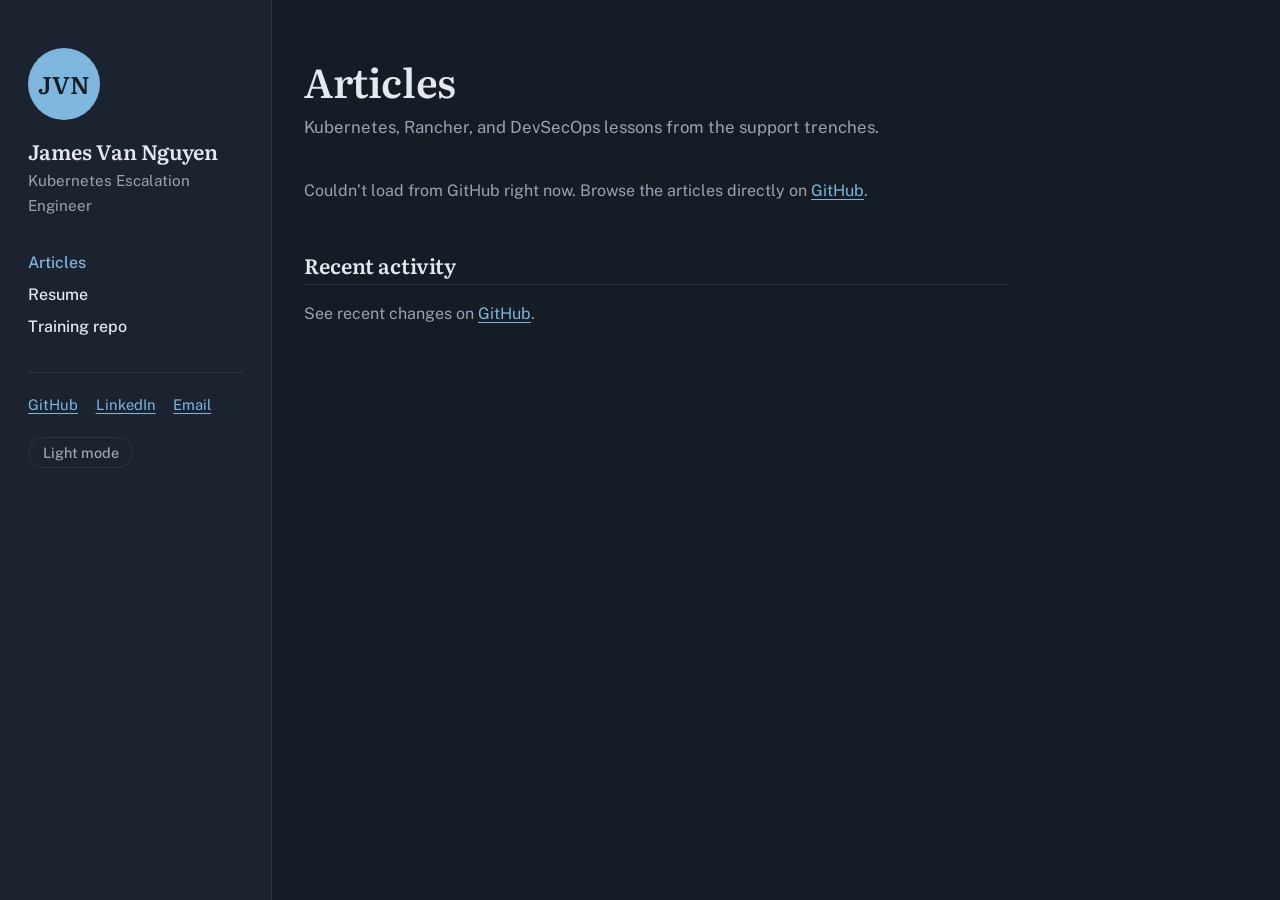
==== commit a35ba120: "Update logo" ====
--- a/index.html
+++ b/index.html
@@ -17,7 +17,7 @@
 <body>
 <div class="layout">
 <aside class="sidebar">
-  <a class="monogram" href="./" aria-label="Home">JN</a>
+  <a class="monogram" href="./" aria-label="Home">JVN</a>
   <p class="name"><a href="./">James Van Nguyen</a></p>
   <p class="role">Kubernetes Escalation Engineer</p>
   <nav aria-label="Main">
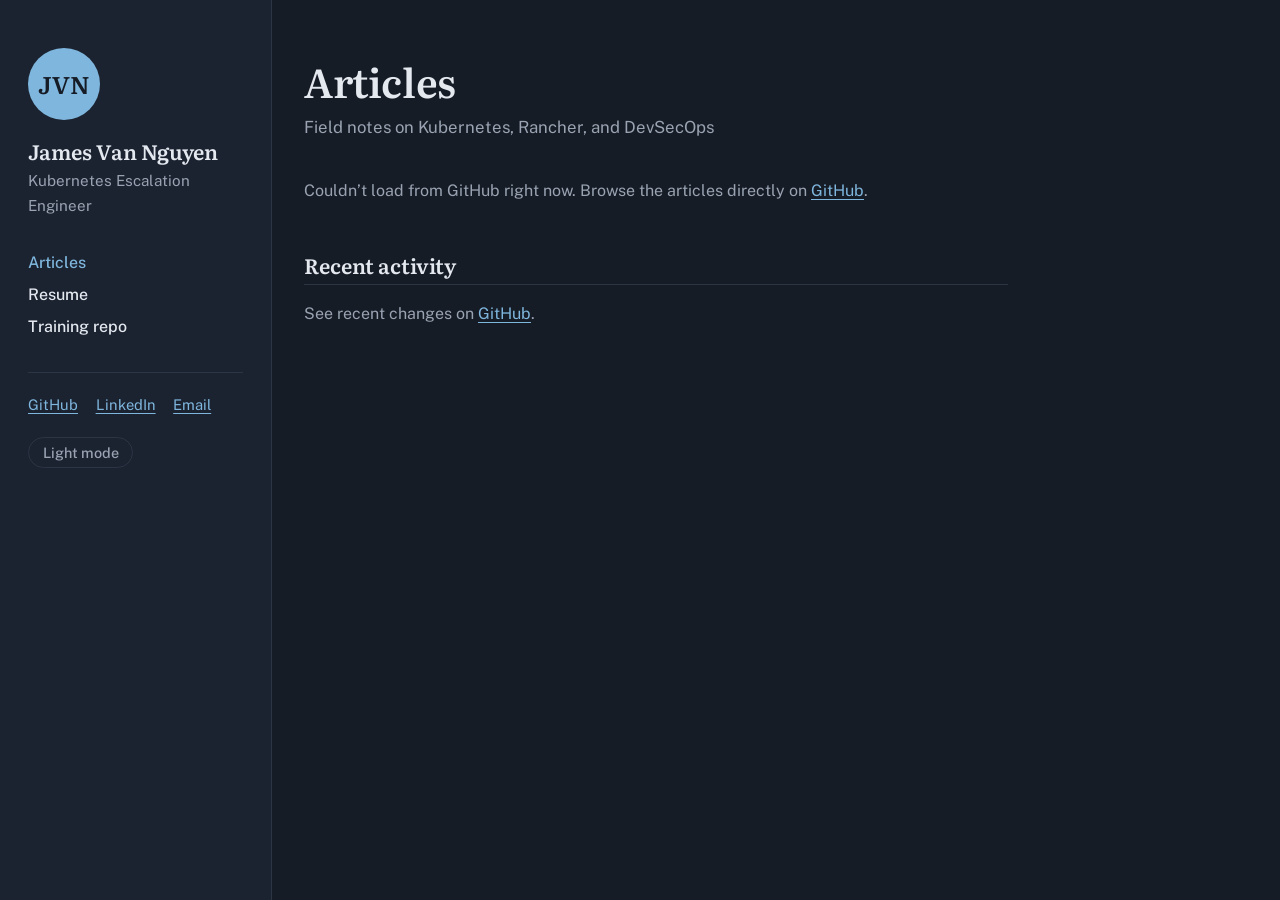
==== commit 95f44177: "Update index html phrasing" ====
--- a/index.html
+++ b/index.html
@@ -37,7 +37,7 @@
 <main class="content">
   <header class="page-head">
     <h1>Articles</h1>
-    <p class="lede">Kubernetes, Rancher, and DevSecOps lessons from the support trenches.</p>
+    <p class="lede">Field notes on Kubernetes, Rancher, and DevSecOps</p>
   </header>
   <div id="articles"><p class="status">Loading articles…</p></div>
 
